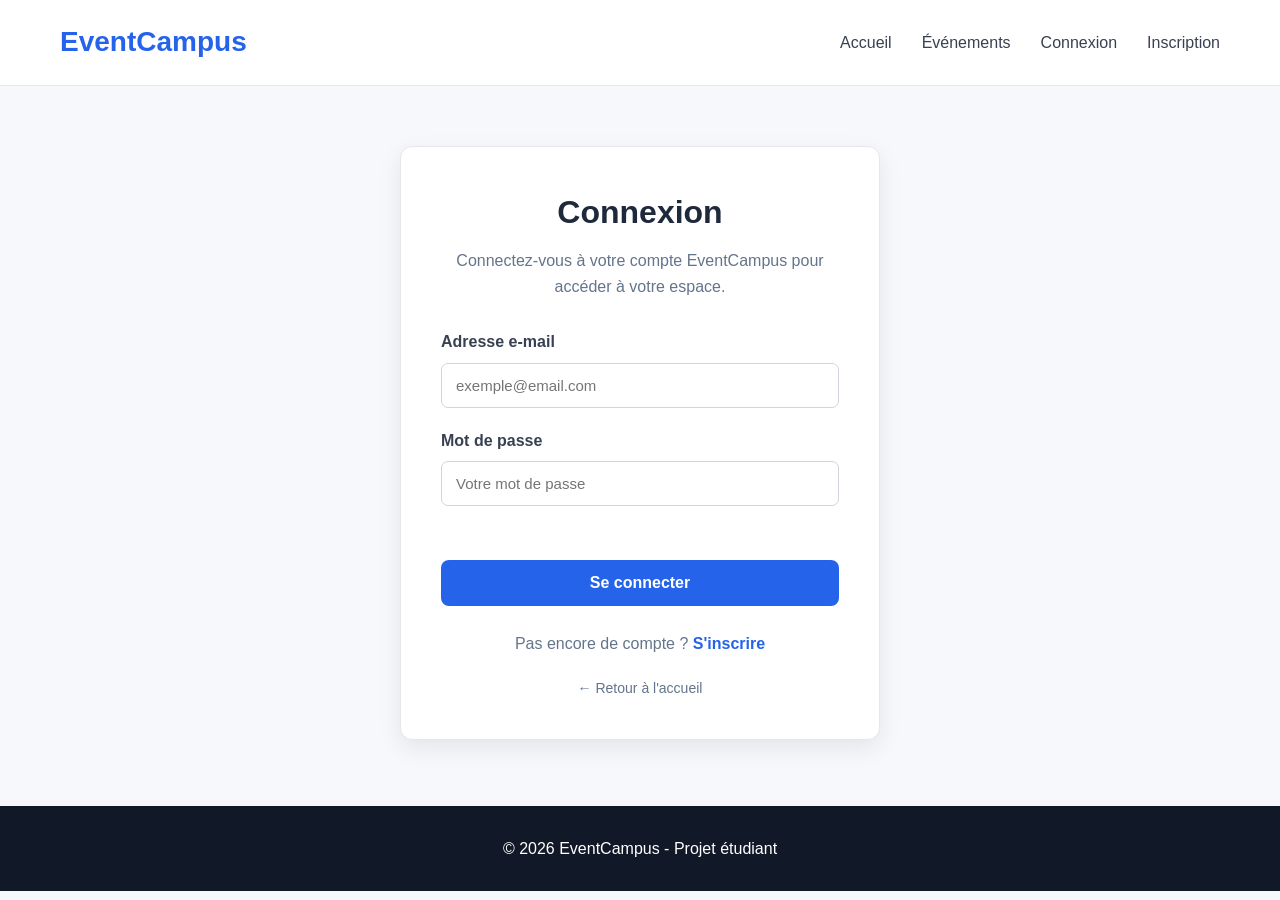
==== frontend/pages/connexion.html @ 8bd8854c "Ajout de la page de connexion" ====
<!DOCTYPE html>
<html lang="fr">

<head>
    <meta charset="UTF-8">
    <meta name="viewport" content="width=device-width, initial-scale=1.0">

    <title>Connexion - EventCampus</title>

    <!-- CSS global -->
    <link rel="stylesheet" href="../css/style.css">

    <!-- CSS spécifique à l'authentification -->
    <link rel="stylesheet" href="../css/auth.css">
</head>

<body>

    <!-- =========================
         HEADER
         ========================= -->

    <header>

        <div class="logo">
            <a href="../index.html">EventCampus</a>
        </div>

        <nav class="mainNavigation">

            <a href="../index.html">
                Accueil
            </a>

            <a href="evenements.html">
                Événements
            </a>

            <a href="connexion.html">
                Connexion
            </a>

            <a href="inscription.html">
                Inscription
            </a>

        </nav>

    </header>


    <!-- =========================
         MAIN
         ========================= -->

    <main>

        <section class="authSection">

            <div class="authCard">

                <h1>
                    Connexion
                </h1>

                <p class="authDescription">
                    Connectez-vous à votre compte EventCampus
                    pour accéder à votre espace.
                </p>


                <!-- Formulaire -->

                <form id="loginForm">


                    <!-- Email -->

                    <div class="formGroup">

                        <label for="email">
                            Adresse e-mail
                        </label>

                        <input
                            type="email"
                            id="email"
                            name="email"
                            placeholder="exemple@email.com"
                            required
                        >

                    </div>


                    <!-- Mot de passe -->

                    <div class="formGroup">

                        <label for="password">
                            Mot de passe
                        </label>

                        <input
                            type="password"
                            id="password"
                            name="password"
                            placeholder="Votre mot de passe"
                            required
                        >

                    </div>


                    <!-- Message -->

                    <p
                        id="loginMessage"
                        class="formMessage"
                    ></p>


                    <!-- Bouton -->

                    <button
                        type="submit"
                        class="primaryButton authButton"
                    >
                        Se connecter
                    </button>

                </form>


                <!-- Inscription -->

                <p class="authFooter">

                    Pas encore de compte ?

                    <a href="inscription.html">
                        S'inscrire
                    </a>

                </p>


                <!-- Retour accueil -->

                <a
                    href="../index.html"
                    class="backLink"
                >
                    ← Retour à l'accueil
                </a>

            </div>

        </section>

    </main>


    <!-- =========================
         FOOTER
         ========================= -->

    <footer>

        <p>
            © 2026 EventCampus - Projet étudiant
        </p>

    </footer>

    <script src="../js/auth.js"></script>

</body>

</html>
---- frontend/css/style.css ----
/* =========================
   RESET
   ========================= */

* {
    margin: 0;
    padding: 0;
    box-sizing: border-box;
}


/* =========================
   GLOBAL
   ========================= */

body {
    font-family: Arial, sans-serif;
    background-color: #f7f8fc;
    color: #1f2937;
    line-height: 1.6;
}


/* =========================
   HEADER
   ========================= */

header {
    display: flex;
    justify-content: space-between;
    align-items: center;

    padding: 20px 60px;

    background-color: white;
    border-bottom: 1px solid #e5e7eb;

    position: sticky;
    top: 0;
    z-index: 1000;
}


/* Logo */

.logo a {
    text-decoration: none;

    font-size: 28px;
    font-weight: bold;

    color: #2563eb;
}


/* Navigation */

.mainNavigation {
    display: flex;
    align-items: center;
    gap: 30px;
}

.mainNavigation a {
    text-decoration: none;

    color: #374151;

    font-weight: 500;

    transition: color 0.2s ease;
}

.mainNavigation a:hover {
    color: #2563eb;
}


/* =========================
   MAIN
   ========================= */

main {
    min-height: 80vh;
}


/* =========================
   HERO
   ========================= */

.heroSection {
    text-align: center;

    padding: 110px 20px;

    background-color: #eff6ff;
}

.heroSection h1 {
    max-width: 900px;

    margin: 0 auto 20px;

    font-size: 46px;
    line-height: 1.2;

    color: #1e293b;
}

.heroSection p {
    max-width: 700px;

    margin: 0 auto 35px;

    font-size: 18px;

    color: #475569;
}


/* =========================
   PRIMARY BUTTON
   ========================= */

.primaryButton {
    display: inline-block;

    padding: 14px 28px;

    background-color: #2563eb;
    color: white;

    text-decoration: none;

    border-radius: 8px;

    font-weight: bold;

    transition: background-color 0.2s ease,
                transform 0.2s ease;
}

.primaryButton:hover {
    background-color: #1d4ed8;

    transform: translateY(-2px);
}


/* =========================
   UPCOMING EVENTS
   ========================= */

.upcomingEvents {
    padding: 80px 60px;

    text-align: center;

    background-color: #f7f8fc;
}

.upcomingEvents h2 {
    margin-bottom: 12px;

    font-size: 34px;

    color: #1e293b;
}

.sectionDescription {
    margin-bottom: 45px;

    color: #64748b;

    font-size: 17px;
}


/* =========================
   EVENT LIST
   ========================= */

.eventList {
    display: grid;

    grid-template-columns: repeat(3, 1fr);

    gap: 30px;

    max-width: 1200px;

    margin: 0 auto;
}


/* =========================
   EVENT CARD
   ========================= */

.eventCard {
    overflow: hidden;

    background-color: white;

    border-radius: 12px;

    border: 1px solid #e5e7eb;

    text-align: left;

    box-shadow: 0 4px 12px rgba(0, 0, 0, 0.06);

    transition: transform 0.2s ease,
                box-shadow 0.2s ease;
}

.eventCard:hover {
    transform: translateY(-5px);

    box-shadow: 0 10px 25px rgba(0, 0, 0, 0.10);
}


/* =========================
   EVENT IMAGE
   ========================= */

.eventImage {
    height: 180px;

    display: flex;

    align-items: center;
    justify-content: center;

    background-color: #dbeafe;

    color: #1d4ed8;

    font-size: 20px;

    font-weight: bold;
}


/* =========================
   EVENT CONTENT
   ========================= */

.eventContent {
    padding: 25px;
}

.eventContent h3 {
    margin-bottom: 12px;

    font-size: 22px;

    color: #1e293b;
}

.eventContent p {
    margin-bottom: 10px;

    color: #64748b;
}


/* Date */

.eventDate {
    font-weight: bold;

    color: #2563eb !important;
}


/* Location */

.eventLocation {
    font-weight: 500;

    color: #374151 !important;
}


/* =========================
   SECONDARY BUTTON
   ========================= */

.secondaryButton {
    display: inline-block;

    margin-top: 15px;

    padding: 10px 18px;

    background-color: #eff6ff;

    color: #2563eb;

    text-decoration: none;

    border-radius: 6px;

    font-weight: 600;

    transition: background-color 0.2s ease,
                color 0.2s ease;
}

.secondaryButton:hover {
    background-color: #2563eb;

    color: white;
}


/* =========================
   FOOTER
   ========================= */

footer {
    padding: 30px;

    text-align: center;

    background-color: #111827;

    color: white;
}


/* =========================
   RESPONSIVE
   ========================= */

@media (max-width: 900px) {

    header {
        padding: 20px 30px;
    }

    .eventList {
        grid-template-columns: 1fr 1fr;
    }

    .heroSection h1 {
        font-size: 38px;
    }

}


@media (max-width: 600px) {

    header {
        flex-direction: column;

        gap: 15px;

        padding: 20px;
    }

    .mainNavigation {
        flex-wrap: wrap;

        justify-content: center;

        gap: 15px;
    }

    .heroSection {
        padding: 80px 20px;
    }

    .heroSection h1 {
        font-size: 32px;
    }

    .heroSection p {
        font-size: 16px;
    }

    .upcomingEvents {
        padding: 60px 20px;
    }

    .eventList {
        grid-template-columns: 1fr;
    }

}
---- frontend/css/auth.css ----
/* =========================
   PAGE CONNEXION
   ========================= */

.authSection {
    min-height: 75vh;

    display: flex;
    justify-content: center;
    align-items: center;

    padding: 60px 20px;

    background-color: #f7f8fc;
}


/* =========================
   CARTE
   ========================= */

.authCard {
    width: 100%;
    max-width: 480px;

    padding: 40px;

    background-color: white;

    border: 1px solid #e5e7eb;
    border-radius: 12px;

    box-shadow: 0 8px 25px rgba(0, 0, 0, 0.08);
}


/* =========================
   TITRE
   ========================= */

.authCard h1 {
    margin-bottom: 10px;

    text-align: center;

    font-size: 32px;

    color: #1e293b;
}


/* =========================
   DESCRIPTION
   ========================= */

.authDescription {
    margin-bottom: 30px;

    text-align: center;

    color: #64748b;
}


/* =========================
   FORMULAIRE
   ========================= */

.formGroup {
    margin-bottom: 20px;
}

.formGroup label {
    display: block;

    margin-bottom: 8px;

    font-weight: 600;

    color: #374151;
}


.formGroup input {
    width: 100%;

    padding: 13px 14px;

    border: 1px solid #d1d5db;

    border-radius: 7px;

    font-size: 15px;

    outline: none;

    transition: border-color 0.2s ease,
                box-shadow 0.2s ease;
}


.formGroup input:focus {
    border-color: #2563eb;

    box-shadow: 0 0 0 3px rgba(37, 99, 235, 0.10);
}


/* =========================
   BOUTON
   ========================= */

.authButton {
    width: 100%;

    border: none;

    cursor: pointer;

    font-size: 16px;
}


/* =========================
   MESSAGE
   ========================= */

.formMessage {
    min-height: 24px;

    margin-bottom: 10px;

    text-align: center;

    font-size: 14px;
}


/* =========================
   INSCRIPTION
   ========================= */

.authFooter {
    margin-top: 25px;

    text-align: center;

    color: #64748b;
}


.authFooter a {
    color: #2563eb;

    font-weight: 600;

    text-decoration: none;
}


.authFooter a:hover {
    text-decoration: underline;
}


/* =========================
   RETOUR
   ========================= */

.backLink {
    display: block;

    margin-top: 20px;

    text-align: center;

    color: #64748b;

    text-decoration: none;

    font-size: 14px;
}


.backLink:hover {
    color: #2563eb;
}


/* =========================
   RESPONSIVE
   ========================= */

@media (max-width: 600px) {

    .authSection {
        padding: 40px 20px;
    }

    .authCard {
        padding: 30px 20px;
    }

    .authCard h1 {
        font-size: 28px;
    }
}
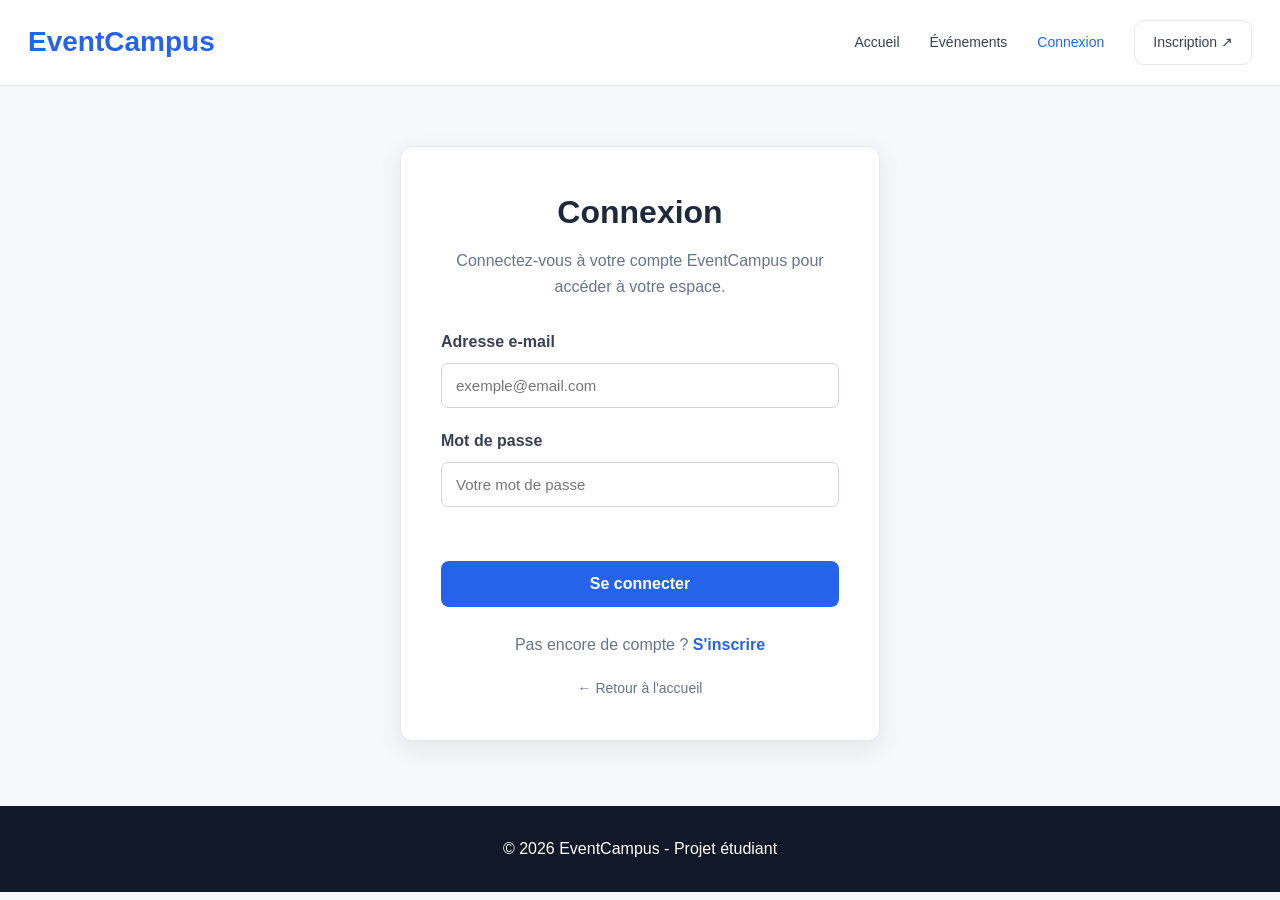
==== commit 596cb492: "feat(frontend): uniformisation du header EventCampus" ====
--- a/frontend/pages/connexion.html
+++ b/frontend/pages/connexion.html
@@ -12,41 +12,16 @@
 
     <!-- CSS spécifique à l'authentification -->
     <link rel="stylesheet" href="../css/auth.css">
+    <link rel="stylesheet" href="../css/header.css">
+    <script src="../js/header.js" defer></script>
 </head>
 
 <body>
+    <div id="siteHeader"></div>
 
     <!-- =========================
          HEADER
          ========================= -->
-
-    <header>
-
-        <div class="logo">
-            <a href="../index.html">EventCampus</a>
-        </div>
-
-        <nav class="mainNavigation">
-
-            <a href="../index.html">
-                Accueil
-            </a>
-
-            <a href="evenements.html">
-                Événements
-            </a>
-
-            <a href="connexion.html">
-                Connexion
-            </a>
-
-            <a href="inscription.html">
-                Inscription
-            </a>
-
-        </nav>
-
-    </header>
 
 
     <!-- =========================
--- a/frontend/css/style.css
+++ b/frontend/css/style.css
@@ -21,60 +21,7 @@
 }
 
 
-/* =========================
-   HEADER
-   ========================= */
-
-header {
-    display: flex;
-    justify-content: space-between;
-    align-items: center;
-
-    padding: 20px 60px;
-
-    background-color: white;
-    border-bottom: 1px solid #e5e7eb;
-
-    position: sticky;
-    top: 0;
-    z-index: 1000;
-}
-
-
-/* Logo */
-
-.logo a {
-    text-decoration: none;
-
-    font-size: 28px;
-    font-weight: bold;
-
-    color: #2563eb;
-}
-
-
-/* Navigation */
-
-.mainNavigation {
-    display: flex;
-    align-items: center;
-    gap: 30px;
-}
-
-.mainNavigation a {
-    text-decoration: none;
-
-    color: #374151;
-
-    font-weight: 500;
-
-    transition: color 0.2s ease;
-}
-
-.mainNavigation a:hover {
-    color: #2563eb;
-}
-
+/* Main navigation is styled in header.css. */
 
 /* =========================
    MAIN
--- a/frontend/css/header.css
+++ b/frontend/css/header.css
@@ -0,0 +1,29 @@
+/* Shared public header: scoped rules keep dashboard styling separate. */
+#siteHeader { display: block; position: sticky; top: 0; z-index: 1100; min-height: 86px; background: #fff; }
+#siteHeader .site-header { box-sizing: border-box; position: relative; top: auto; display: flex; align-items: center; justify-content: space-between; flex-wrap: wrap; gap: 30px; margin: 0; padding: 20px max(28px, calc((100vw - 1240px) / 2)); min-height: 86px; border: 0; border-bottom: 1px solid #e5e7eb; background: #fff; color: #374151; font-family: 'Segoe UI', Arial, sans-serif; line-height: 1.6; }
+#siteHeader a { text-decoration: none; color: #374151; font-size: 14px; font-weight: 500; transition: color .2s ease; }
+#siteHeader .site-brand { color: #2563eb; font-size: 28px; font-weight: 700; line-height: 1.6; }
+#siteHeader .site-navigation, #siteHeader .site-session-links { display: flex; align-items: center; gap: 30px; }
+#siteHeader .site-session-links { min-width: 210px; justify-content: flex-end; }
+#siteHeader .site-session-links[hidden] { display: flex !important; visibility: hidden; }
+#siteHeader a:hover, #siteHeader a[aria-current], #siteHeader button:hover { color: #2563eb; }
+#siteHeader button { font: inherit; font-size: 14px; color: #374151; cursor: pointer; background: #fff; }
+#siteHeader .site-action { padding: 10px 18px; border: 1px solid #e5e7eb; border-radius: 10px; line-height: 1.6; white-space: nowrap; }
+#siteHeader .site-menu-toggle { display: none; padding: 8px 12px; border: 1px solid #e5e7eb; border-radius: 10px; }
+#siteHeader :focus-visible { outline: 3px solid #2563eb; outline-offset: 4px; }
+#siteHeader button:disabled { opacity: .6; cursor: wait; }
+#siteHeader .site-header-message { flex-basis: 100%; margin: 0; font-size: 14px; color: #9f1239; }
+.horizontal-dashboard .dashboard-header { position: relative; top: auto; }
+.horizontal-dashboard .dashboard-header .header-nav { grid-column: 1 / -1; }
+.horizontal-dashboard .dashboard-header .menu-toggle { grid-column: 1 / -1; justify-self: start; }
+.dashboard-page > #siteHeader ~ .dashboard-layout .sidebar { top: 86px; height: calc(100vh - 86px); }
+.horizontal-dashboard .dashboard-section { scroll-margin-top: 190px; }
+@media (max-width: 700px) {
+    #siteHeader { min-height: 82px; }
+    #siteHeader .site-header { padding: 18px 22px; min-height: 82px; gap: 16px; }
+    #siteHeader .site-menu-toggle { display: block; }
+    #siteHeader .site-navigation { display: none; flex-basis: 100%; flex-direction: column; align-items: stretch; gap: 12px; }
+    #siteHeader .site-navigation.is-open { display: flex; }
+    #siteHeader .site-session-links { min-width: 0; justify-content: flex-start; flex-wrap: wrap; gap: 16px; }
+    #siteHeader .site-navigation > a { padding-block: 6px; }
+}
